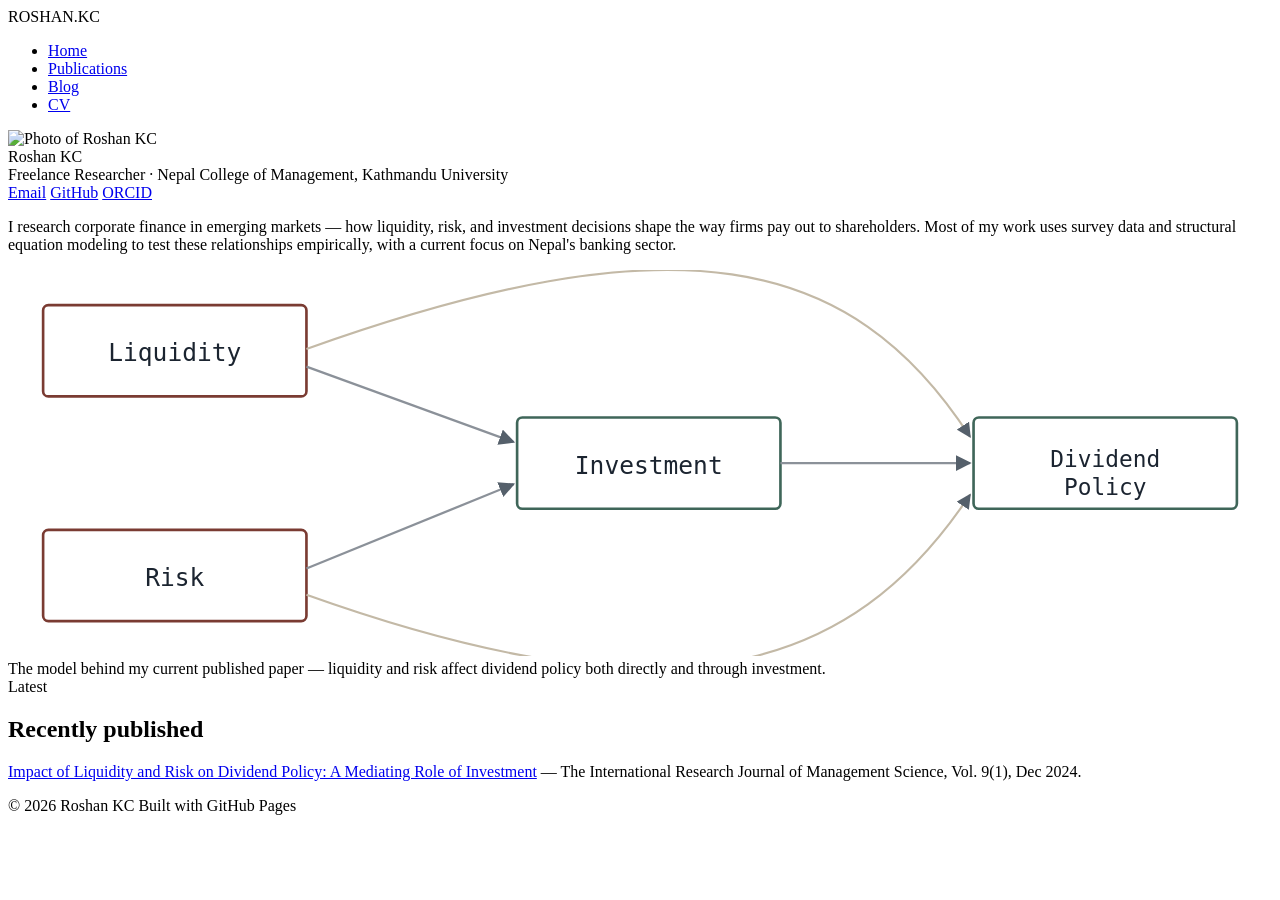
==== index.html @ f6d8ee21 "Add files via upload" ====
<!DOCTYPE html>
<html lang="en">
<head>
<meta charset="UTF-8">
<meta name="viewport" content="width=device-width, initial-scale=1.0">
<title>Roshan KC</title>
<meta name="description" content="Research portfolio of Roshan KC — corporate finance, liquidity, risk, and dividend policy.">
<link rel="stylesheet" href="assets/style.css">
</head>
<body>

<div class="site">
  <nav class="nav">
    <div class="brand">ROSHAN<span class="dot">.</span>KC</div>
    <ul>
      <li><a href="index.html" class="active">Home</a></li>
      <li><a href="publications.html">Publications</a></li>
      <li><a href="blog.html">Blog</a></li>
      <li><a href="cv.html">CV</a></li>
    </ul>
  </nav>

  <div class="profile-strip">
    <img src="assets/photo-placeholder.svg" alt="Photo of Roshan KC">
    <div>
      <div class="name">Roshan KC</div>
      <div class="title">Freelance Researcher · Nepal College of Management, Kathmandu University</div>
      <div class="links">
        <a href="mailto:roshankc2468@gmail.com">Email</a>
        <a href="https://github.com/iamroshankc" target="_blank" rel="noopener">GitHub</a>
        <a href="https://orcid.org/0009-0005-8117-1470" target="_blank" rel="noopener">ORCID</a>
      </div>
    </div>
  </div>

  <section class="hero">
    <p class="lede">
      I research corporate finance in emerging markets — how liquidity, risk,
      and investment decisions shape the way firms pay out to shareholders.
      Most of my work uses survey data and structural equation modeling to
      test these relationships empirically, with a current focus on Nepal's
      banking sector.
    </p>

    <div class="path-diagram" aria-label="Diagram of the research model: liquidity and risk influence investment, which mediates their effect on dividend policy">
      <svg viewBox="0 0 720 220" xmlns="http://www.w3.org/2000/svg">
        <defs>
          <marker id="arrow" viewBox="0 0 10 10" refX="9" refY="5" markerWidth="7" markerHeight="7" orient="auto-start-reverse">
            <path d="M0,0 L10,5 L0,10 z" fill="#55606B"></path>
          </marker>
        </defs>
        <rect x="20" y="20" width="150" height="52" rx="3" fill="none" stroke="#7A3B32" stroke-width="1.5"></rect>
        <text x="95" y="52" text-anchor="middle" font-family="IBM Plex Mono, monospace" font-size="14" fill="#1B2430">Liquidity</text>
        <rect x="20" y="148" width="150" height="52" rx="3" fill="none" stroke="#7A3B32" stroke-width="1.5"></rect>
        <text x="95" y="180" text-anchor="middle" font-family="IBM Plex Mono, monospace" font-size="14" fill="#1B2430">Risk</text>
        <rect x="290" y="84" width="150" height="52" rx="3" fill="none" stroke="#3F6659" stroke-width="1.5"></rect>
        <text x="365" y="116" text-anchor="middle" font-family="IBM Plex Mono, monospace" font-size="14" fill="#1B2430">Investment</text>
        <rect x="550" y="84" width="150" height="52" rx="3" fill="none" stroke="#3F6659" stroke-width="1.5"></rect>
        <text x="625" y="112" text-anchor="middle" font-family="IBM Plex Mono, monospace" font-size="13" fill="#1B2430">Dividend</text>
        <text x="625" y="128" text-anchor="middle" font-family="IBM Plex Mono, monospace" font-size="13" fill="#1B2430">Policy</text>
        <line x1="170" y1="55" x2="288" y2="98" stroke="#8B9199" stroke-width="1.3" marker-end="url(#arrow)"></line>
        <line x1="170" y1="170" x2="288" y2="122" stroke="#8B9199" stroke-width="1.3" marker-end="url(#arrow)"></line>
        <line x1="440" y1="110" x2="548" y2="110" stroke="#8B9199" stroke-width="1.3" marker-end="url(#arrow)"></line>
        <path d="M170,45 C 380,-30 480,-10 548,95" fill="none" stroke="#C3B9A6" stroke-width="1.2" marker-end="url(#arrow)"></path>
        <path d="M170,185 C 380,260 480,230 548,128" fill="none" stroke="#C3B9A6" stroke-width="1.2" marker-end="url(#arrow)"></path>
      </svg>
      <div class="path-caption">The model behind my current published paper — liquidity and risk affect dividend policy both directly and through investment.</div>
    </div>
  </section>

  <section class="block">
    <div class="kicker">Latest</div>
    <h2>Recently published</h2>
    <div class="prose">
      <p>
        <a href="publications.html">Impact of Liquidity and Risk on Dividend Policy: A Mediating Role of Investment</a>
        — The International Research Journal of Management Science, Vol. 9(1), Dec 2024.
      </p>
    </div>
  </section>

  <footer>
    <span>&copy; 2026 Roshan KC</span>
    <span>Built with GitHub Pages</span>
  </footer>
</div>

</body>
</html>
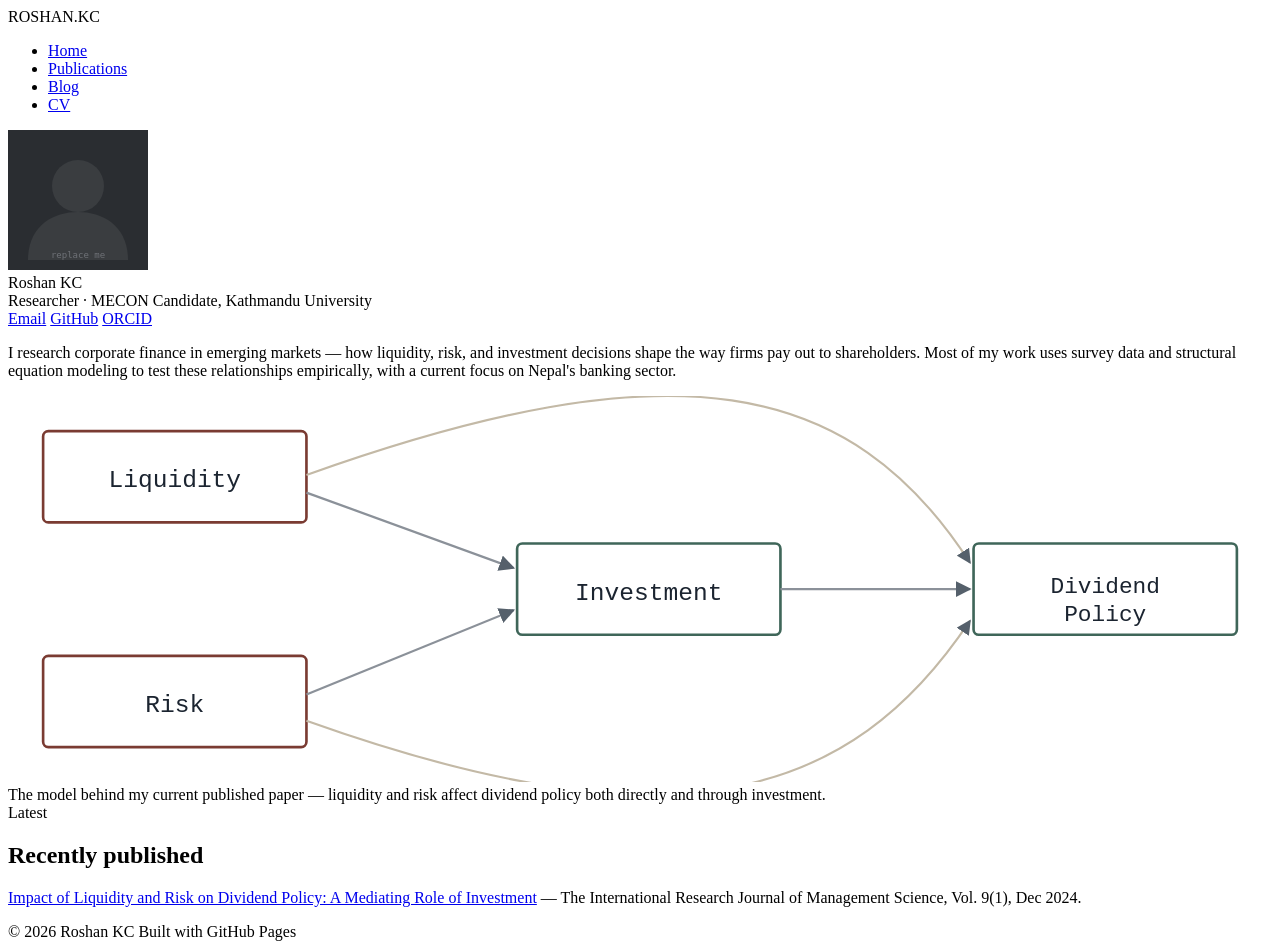
==== commit 346ff67c: "Add files via upload" ====
--- a/index.html
+++ b/index.html
@@ -5,7 +5,7 @@
 <meta name="viewport" content="width=device-width, initial-scale=1.0">
 <title>Roshan KC</title>
 <meta name="description" content="Research portfolio of Roshan KC — corporate finance, liquidity, risk, and dividend policy.">
-<link rel="stylesheet" href="assets/style.css">
+<link rel="stylesheet" href="style.css">
 </head>
 <body>
 
@@ -21,10 +21,10 @@
   </nav>
 
   <div class="profile-strip">
-    <img src="assets/photo-placeholder.svg" alt="Photo of Roshan KC">
+    <img src="photo-placeholder.svg" alt="Photo of Roshan KC">
     <div>
       <div class="name">Roshan KC</div>
-      <div class="title">Freelance Researcher · Nepal College of Management, Kathmandu University</div>
+      <div class="title">Researcher · MECON Candidate, Kathmandu University</div>
       <div class="links">
         <a href="mailto:roshankc2468@gmail.com">Email</a>
         <a href="https://github.com/iamroshankc" target="_blank" rel="noopener">GitHub</a>
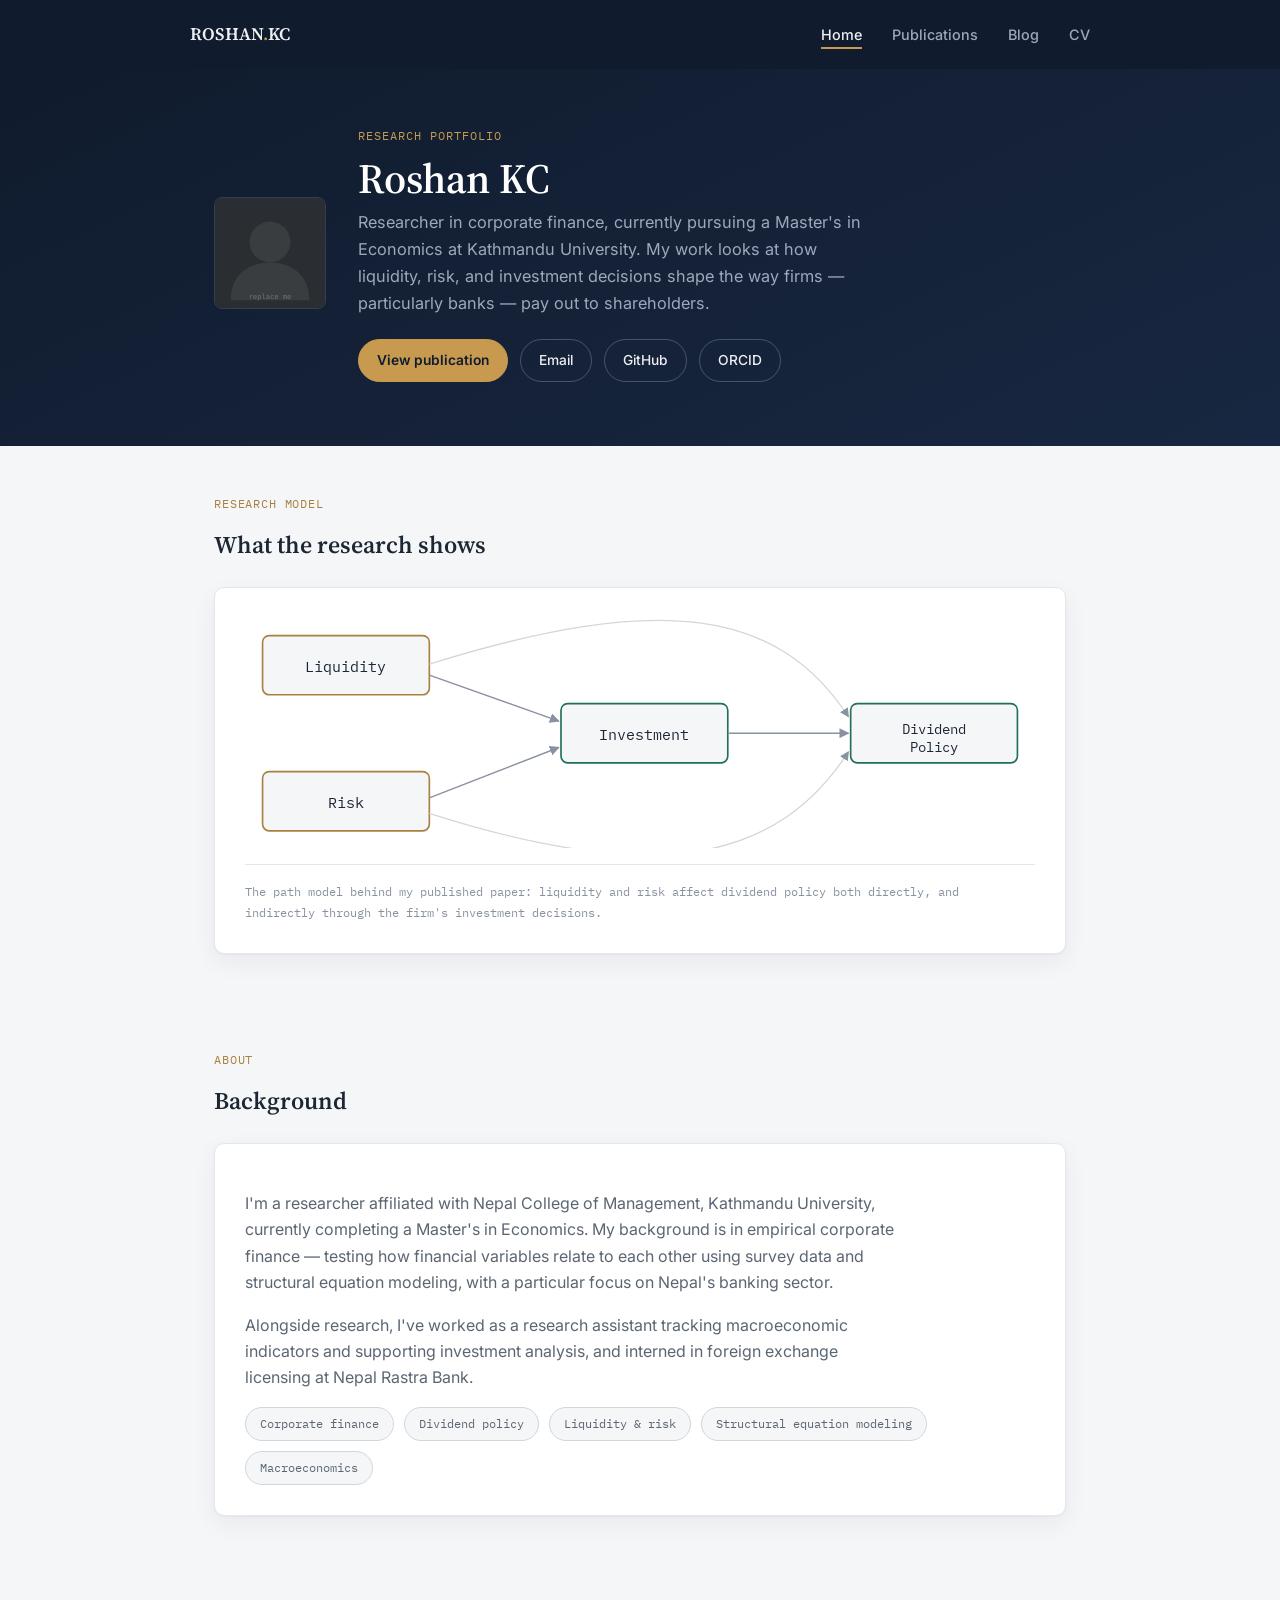
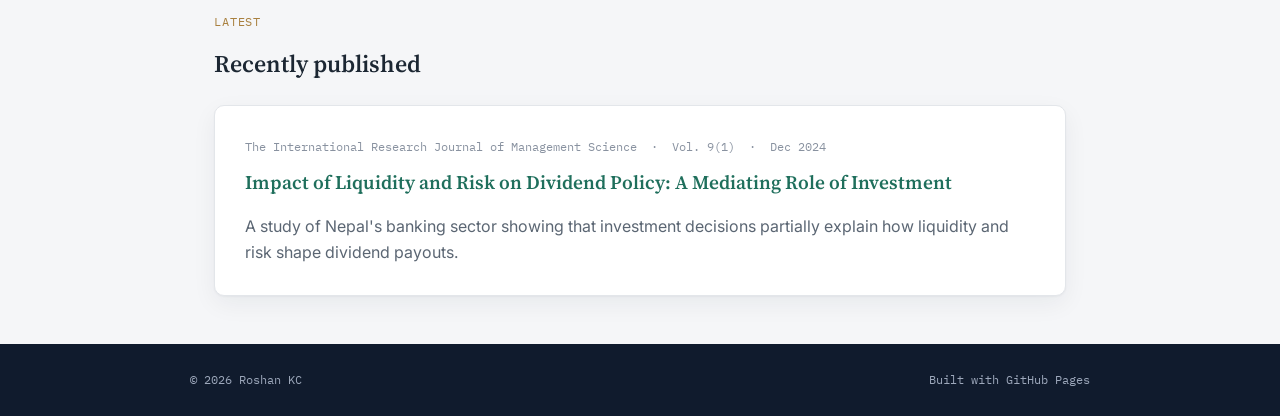
==== commit de996680: "Add files via upload" ====
--- a/index.html
+++ b/index.html
@@ -3,14 +3,14 @@
 <head>
 <meta charset="UTF-8">
 <meta name="viewport" content="width=device-width, initial-scale=1.0">
-<title>Roshan KC</title>
+<title>Roshan KC — Research</title>
 <meta name="description" content="Research portfolio of Roshan KC — corporate finance, liquidity, risk, and dividend policy.">
 <link rel="stylesheet" href="style.css">
 </head>
 <body>
 
-<div class="site">
-  <nav class="nav">
+<div class="topbar-outer">
+  <div class="wrap topbar">
     <div class="brand">ROSHAN<span class="dot">.</span>KC</div>
     <ul>
       <li><a href="index.html" class="active">Home</a></li>
@@ -18,71 +18,119 @@
       <li><a href="blog.html">Blog</a></li>
       <li><a href="cv.html">CV</a></li>
     </ul>
-  </nav>
+  </div>
+</div>
 
-  <div class="profile-strip">
+<div class="hero-band">
+  <div class="wrap hero-inner">
     <img src="photo-placeholder.svg" alt="Photo of Roshan KC">
     <div>
-      <div class="name">Roshan KC</div>
-      <div class="title">Researcher · MECON Candidate, Kathmandu University</div>
-      <div class="links">
-        <a href="mailto:roshankc2468@gmail.com">Email</a>
-        <a href="https://github.com/iamroshankc" target="_blank" rel="noopener">GitHub</a>
-        <a href="https://orcid.org/0009-0005-8117-1470" target="_blank" rel="noopener">ORCID</a>
+      <div class="eyebrow">Research portfolio</div>
+      <h1>Roshan KC</h1>
+      <p class="lede">
+        Researcher in corporate finance, currently pursuing a Master's in
+        Economics at Kathmandu University. My work looks at how liquidity,
+        risk, and investment decisions shape the way firms — particularly
+        banks — pay out to shareholders.
+      </p>
+      <div class="btn-row">
+        <a class="btn btn-solid" href="publications.html">View publication</a>
+        <a class="btn" href="mailto:roshankc2468@gmail.com">Email</a>
+        <a class="btn" href="https://github.com/iamroshankc" target="_blank" rel="noopener">GitHub</a>
+        <a class="btn" href="https://orcid.org/0009-0005-8117-1470" target="_blank" rel="noopener">ORCID</a>
       </div>
     </div>
   </div>
+</div>
 
-  <section class="hero">
-    <p class="lede">
-      I research corporate finance in emerging markets — how liquidity, risk,
-      and investment decisions shape the way firms pay out to shareholders.
-      Most of my work uses survey data and structural equation modeling to
-      test these relationships empirically, with a current focus on Nepal's
-      banking sector.
-    </p>
+<div class="wrap">
 
-    <div class="path-diagram" aria-label="Diagram of the research model: liquidity and risk influence investment, which mediates their effect on dividend policy">
-      <svg viewBox="0 0 720 220" xmlns="http://www.w3.org/2000/svg">
+  <section class="section">
+    <div class="eyebrow">Research model</div>
+    <h2>What the research shows</h2>
+    <div class="card diagram-card">
+      <svg viewBox="0 0 720 210" xmlns="http://www.w3.org/2000/svg">
         <defs>
           <marker id="arrow" viewBox="0 0 10 10" refX="9" refY="5" markerWidth="7" markerHeight="7" orient="auto-start-reverse">
-            <path d="M0,0 L10,5 L0,10 z" fill="#55606B"></path>
+            <path d="M0,0 L10,5 L0,10 z" fill="#8992A0"></path>
           </marker>
         </defs>
-        <rect x="20" y="20" width="150" height="52" rx="3" fill="none" stroke="#7A3B32" stroke-width="1.5"></rect>
-        <text x="95" y="52" text-anchor="middle" font-family="IBM Plex Mono, monospace" font-size="14" fill="#1B2430">Liquidity</text>
-        <rect x="20" y="148" width="150" height="52" rx="3" fill="none" stroke="#7A3B32" stroke-width="1.5"></rect>
-        <text x="95" y="180" text-anchor="middle" font-family="IBM Plex Mono, monospace" font-size="14" fill="#1B2430">Risk</text>
-        <rect x="290" y="84" width="150" height="52" rx="3" fill="none" stroke="#3F6659" stroke-width="1.5"></rect>
-        <text x="365" y="116" text-anchor="middle" font-family="IBM Plex Mono, monospace" font-size="14" fill="#1B2430">Investment</text>
-        <rect x="550" y="84" width="150" height="52" rx="3" fill="none" stroke="#3F6659" stroke-width="1.5"></rect>
-        <text x="625" y="112" text-anchor="middle" font-family="IBM Plex Mono, monospace" font-size="13" fill="#1B2430">Dividend</text>
-        <text x="625" y="128" text-anchor="middle" font-family="IBM Plex Mono, monospace" font-size="13" fill="#1B2430">Policy</text>
-        <line x1="170" y1="55" x2="288" y2="98" stroke="#8B9199" stroke-width="1.3" marker-end="url(#arrow)"></line>
-        <line x1="170" y1="170" x2="288" y2="122" stroke="#8B9199" stroke-width="1.3" marker-end="url(#arrow)"></line>
-        <line x1="440" y1="110" x2="548" y2="110" stroke="#8B9199" stroke-width="1.3" marker-end="url(#arrow)"></line>
-        <path d="M170,45 C 380,-30 480,-10 548,95" fill="none" stroke="#C3B9A6" stroke-width="1.2" marker-end="url(#arrow)"></path>
-        <path d="M170,185 C 380,260 480,230 548,128" fill="none" stroke="#C3B9A6" stroke-width="1.2" marker-end="url(#arrow)"></path>
+        <rect x="16" y="16" width="152" height="54" rx="6" fill="#F5F6F8" stroke="#A9803F" stroke-width="1.5"></rect>
+        <text x="92" y="49" text-anchor="middle" font-family="IBM Plex Mono, monospace" font-size="14" fill="#1C2733">Liquidity</text>
+        <rect x="16" y="140" width="152" height="54" rx="6" fill="#F5F6F8" stroke="#A9803F" stroke-width="1.5"></rect>
+        <text x="92" y="173" text-anchor="middle" font-family="IBM Plex Mono, monospace" font-size="14" fill="#1C2733">Risk</text>
+        <rect x="288" y="78" width="152" height="54" rx="6" fill="#F5F6F8" stroke="#1F6F5C" stroke-width="1.5"></rect>
+        <text x="364" y="111" text-anchor="middle" font-family="IBM Plex Mono, monospace" font-size="14" fill="#1C2733">Investment</text>
+        <rect x="552" y="78" width="152" height="54" rx="6" fill="#F5F6F8" stroke="#1F6F5C" stroke-width="1.5"></rect>
+        <text x="628" y="106" text-anchor="middle" font-family="IBM Plex Mono, monospace" font-size="13" fill="#1C2733">Dividend</text>
+        <text x="628" y="122" text-anchor="middle" font-family="IBM Plex Mono, monospace" font-size="13" fill="#1C2733">Policy</text>
+        <line x1="168" y1="52" x2="286" y2="94" stroke="#8992A0" stroke-width="1.3" marker-end="url(#arrow)"></line>
+        <line x1="168" y1="164" x2="286" y2="118" stroke="#8992A0" stroke-width="1.3" marker-end="url(#arrow)"></line>
+        <line x1="440" y1="105" x2="550" y2="105" stroke="#8992A0" stroke-width="1.3" marker-end="url(#arrow)"></line>
+        <path d="M168,42 C 380,-24 486,-8 550,90" fill="none" stroke="#D2D7DD" stroke-width="1.2" marker-end="url(#arrow)"></path>
+        <path d="M168,178 C 380,246 486,220 550,122" fill="none" stroke="#D2D7DD" stroke-width="1.2" marker-end="url(#arrow)"></path>
       </svg>
-      <div class="path-caption">The model behind my current published paper — liquidity and risk affect dividend policy both directly and through investment.</div>
+      <div class="caption">
+        The path model behind my published paper: liquidity and risk affect
+        dividend policy both directly, and indirectly through the firm's
+        investment decisions.
+      </div>
     </div>
   </section>
 
-  <section class="block">
-    <div class="kicker">Latest</div>
+  <section class="section">
+    <div class="eyebrow">About</div>
+    <h2>Background</h2>
+    <div class="card">
+      <div class="prose">
+        <p>
+          I'm a researcher affiliated with Nepal College of Management,
+          Kathmandu University, currently completing a Master's in Economics.
+          My background is in empirical corporate finance — testing how
+          financial variables relate to each other using survey data and
+          structural equation modeling, with a particular focus on Nepal's
+          banking sector.
+        </p>
+        <p>
+          Alongside research, I've worked as a research assistant tracking
+          macroeconomic indicators and supporting investment analysis, and
+          interned in foreign exchange licensing at Nepal Rastra Bank.
+        </p>
+      </div>
+      <div class="tags">
+        <span class="tag">Corporate finance</span>
+        <span class="tag">Dividend policy</span>
+        <span class="tag">Liquidity &amp; risk</span>
+        <span class="tag">Structural equation modeling</span>
+        <span class="tag">Macroeconomics</span>
+      </div>
+    </div>
+  </section>
+
+  <section class="section">
+    <div class="eyebrow">Latest</div>
     <h2>Recently published</h2>
-    <div class="prose">
-      <p>
+    <div class="card">
+      <div class="journal-meta" style="font-family: var(--mono); font-size: 0.78rem; color: var(--ink-faint); margin-bottom: 10px;">
+        The International Research Journal of Management Science &nbsp;·&nbsp; Vol. 9(1) &nbsp;·&nbsp; Dec 2024
+      </div>
+      <h3 style="font-family: var(--display); font-weight:600; font-size:1.2rem; margin: 0 0 14px; color: var(--ink);">
         <a href="publications.html">Impact of Liquidity and Risk on Dividend Policy: A Mediating Role of Investment</a>
-        — The International Research Journal of Management Science, Vol. 9(1), Dec 2024.
+      </h3>
+      <p style="color: var(--ink-dim); margin:0;">
+        A study of Nepal's banking sector showing that investment decisions
+        partially explain how liquidity and risk shape dividend payouts.
       </p>
     </div>
   </section>
 
-  <footer>
+</div>
+
+<div class="footer-outer">
+  <div class="wrap footer-band">
     <span>&copy; 2026 Roshan KC</span>
     <span>Built with GitHub Pages</span>
-  </footer>
+  </div>
 </div>
 
 </body>
--- a/style.css
+++ b/style.css
@@ -0,0 +1,464 @@
+/* ============================================================
+   Roshan KC — professional research portfolio, v3
+   Palette: deep navy + brass/gold + a paper-white working area.
+   Signature: the paper's own path model, presented as a single
+   clean "signal card" on the home page.
+   ============================================================ */
+
+@import url('https://fonts.googleapis.com/css2?family=Source+Serif+4:opsz,wght@8..60,500;8..60,600;8..60,700&family=Inter:wght@400;500;600;700&family=IBM+Plex+Mono:wght@400;500&display=swap');
+
+:root {
+  --navy: #101B2D;
+  --navy-2: #182741;
+  --paper: #F5F6F8;
+  --card: #FFFFFF;
+  --ink: #1C2733;
+  --ink-dim: #5B6673;
+  --ink-faint: #8992A0;
+  --gold: #A9803F;
+  --gold-bright: #C79A50;
+  --teal: #1F6F5C;
+  --border: #E3E6EA;
+  --border-strong: #D2D7DD;
+  --on-navy: #EDEFF3;
+  --on-navy-dim: #9DA8BB;
+
+  --display: 'Source Serif 4', Georgia, serif;
+  --body: 'Inter', system-ui, sans-serif;
+  --mono: 'IBM Plex Mono', monospace;
+
+  --shadow-card: 0 1px 2px rgba(16,27,45,0.04), 0 8px 24px rgba(16,27,45,0.06);
+}
+
+* { box-sizing: border-box; }
+html { scroll-behavior: smooth; }
+
+body {
+  margin: 0;
+  background: var(--paper);
+  color: var(--ink);
+  font-family: var(--body);
+  line-height: 1.65;
+  -webkit-font-smoothing: antialiased;
+}
+
+a { color: var(--teal); text-decoration: none; }
+a:hover { color: var(--gold); }
+a:focus-visible, button:focus-visible {
+  outline: 2px solid var(--gold);
+  outline-offset: 3px;
+}
+
+.wrap {
+  max-width: 900px;
+  margin: 0 auto;
+  padding: 0 24px;
+}
+
+/* ---------- Top bar ---------- */
+
+.topbar-outer {
+  background: var(--navy);
+}
+
+.topbar {
+  display: flex;
+  align-items: center;
+  justify-content: space-between;
+  padding: 20px 0;
+}
+
+.topbar .brand {
+  font-family: var(--display);
+  font-weight: 600;
+  font-size: 1.1rem;
+  color: var(--on-navy);
+  letter-spacing: 0.01em;
+}
+
+.topbar .brand .dot { color: var(--gold-bright); }
+
+.topbar ul {
+  list-style: none;
+  display: flex;
+  gap: 30px;
+  margin: 0;
+  padding: 0;
+  font-family: var(--body);
+  font-weight: 500;
+  font-size: 0.9rem;
+}
+
+.topbar a { color: var(--on-navy-dim); }
+.topbar a:hover, .topbar a.active { color: var(--on-navy); }
+.topbar a.active { border-bottom: 2px solid var(--gold-bright); padding-bottom: 4px; }
+
+/* ---------- Hero band (home page) ---------- */
+
+.hero-band {
+  background: linear-gradient(155deg, var(--navy) 0%, var(--navy-2) 100%);
+  padding: 56px 0 64px;
+}
+
+.hero-inner {
+  display: flex;
+  gap: 32px;
+  align-items: center;
+  flex-wrap: wrap;
+}
+
+.hero-inner img {
+  width: 112px;
+  height: 112px;
+  border-radius: 8px;
+  border: 1px solid rgba(255,255,255,0.14);
+  object-fit: cover;
+  flex-shrink: 0;
+}
+
+.hero-band .eyebrow {
+  font-family: var(--mono);
+  font-size: 0.78rem;
+  color: var(--gold-bright);
+  text-transform: uppercase;
+  letter-spacing: 0.08em;
+  margin-bottom: 10px;
+}
+
+.hero-band h1 {
+  font-family: var(--display);
+  font-weight: 600;
+  font-size: clamp(2rem, 4.5vw, 2.6rem);
+  color: #fff;
+  margin: 0 0 8px;
+  line-height: 1.1;
+}
+
+.hero-band p.lede {
+  color: var(--on-navy-dim);
+  max-width: 52ch;
+  font-size: 1.02rem;
+  margin: 0 0 22px;
+}
+
+.btn-row {
+  display: flex;
+  gap: 12px;
+  flex-wrap: wrap;
+}
+
+.btn {
+  display: inline-flex;
+  align-items: center;
+  gap: 6px;
+  font-family: var(--body);
+  font-weight: 500;
+  font-size: 0.86rem;
+  padding: 9px 18px;
+  border-radius: 999px;
+  border: 1px solid rgba(255,255,255,0.22);
+  color: var(--on-navy);
+  transition: background 0.15s ease, border-color 0.15s ease;
+}
+
+.btn:hover {
+  background: rgba(255,255,255,0.08);
+  border-color: rgba(255,255,255,0.4);
+  color: #fff;
+}
+
+.btn.btn-solid {
+  background: var(--gold-bright);
+  border-color: var(--gold-bright);
+  color: var(--navy);
+  font-weight: 600;
+}
+
+.btn.btn-solid:hover {
+  background: #D6AC63;
+  color: var(--navy);
+}
+
+/* ---------- Page band (non-home pages) ---------- */
+
+.page-band {
+  background: linear-gradient(155deg, var(--navy) 0%, var(--navy-2) 100%);
+  padding: 40px 0 44px;
+}
+
+.page-band .eyebrow {
+  font-family: var(--mono);
+  font-size: 0.75rem;
+  color: var(--gold-bright);
+  text-transform: uppercase;
+  letter-spacing: 0.08em;
+  margin-bottom: 10px;
+}
+
+.page-band h1 {
+  font-family: var(--display);
+  font-weight: 600;
+  font-size: clamp(1.7rem, 4vw, 2.2rem);
+  color: #fff;
+  margin: 0 0 6px;
+}
+
+.page-band .sub {
+  color: var(--on-navy-dim);
+  font-size: 0.95rem;
+  max-width: 56ch;
+}
+
+/* ---------- Content sections ---------- */
+
+.section {
+  padding: 48px 0;
+}
+
+.section .eyebrow {
+  font-family: var(--mono);
+  font-size: 0.75rem;
+  color: var(--gold);
+  text-transform: uppercase;
+  letter-spacing: 0.07em;
+  margin-bottom: 12px;
+}
+
+.section h2 {
+  font-family: var(--display);
+  font-weight: 600;
+  font-size: 1.5rem;
+  margin: 0 0 22px;
+  color: var(--ink);
+}
+
+/* ---------- Cards ---------- */
+
+.card {
+  background: var(--card);
+  border: 1px solid var(--border);
+  border-radius: 10px;
+  box-shadow: var(--shadow-card);
+  padding: 30px;
+}
+
+.card + .card { margin-top: 24px; }
+
+.prose p {
+  color: var(--ink-dim);
+  max-width: 66ch;
+}
+
+.tags {
+  display: flex;
+  flex-wrap: wrap;
+  gap: 10px;
+  margin-top: 6px;
+}
+
+.tag {
+  font-family: var(--mono);
+  font-size: 0.76rem;
+  color: var(--ink-dim);
+  border: 1px solid var(--border-strong);
+  border-radius: 999px;
+  padding: 6px 14px;
+  background: var(--paper);
+}
+
+/* ---------- Path diagram card ---------- */
+
+.diagram-card svg { width: 100%; height: auto; display: block; }
+
+.diagram-card .caption {
+  font-family: var(--mono);
+  font-size: 0.78rem;
+  color: var(--ink-faint);
+  margin-top: 16px;
+  padding-top: 16px;
+  border-top: 1px solid var(--border);
+}
+
+/* ---------- Publication card ---------- */
+
+.pub-card .journal-meta {
+  font-family: var(--mono);
+  font-size: 0.76rem;
+  color: var(--ink-faint);
+  margin-bottom: 14px;
+}
+
+.pub-card h3 {
+  font-family: var(--display);
+  font-weight: 600;
+  font-size: 1.35rem;
+  margin: 0 0 10px;
+  line-height: 1.28;
+  color: var(--ink);
+}
+
+.pub-card .authors {
+  font-size: 0.94rem;
+  color: var(--ink-dim);
+  margin-bottom: 20px;
+}
+
+.pub-card .authors .me {
+  color: var(--ink);
+  font-weight: 600;
+}
+
+.pub-card p { color: var(--ink-dim); margin: 0 0 14px; }
+
+.pub-card .stats {
+  display: flex;
+  gap: 32px;
+  flex-wrap: wrap;
+  margin: 20px 0;
+  padding: 18px 0;
+  border-top: 1px solid var(--border);
+  border-bottom: 1px solid var(--border);
+}
+
+.pub-card .stat .num {
+  font-family: var(--display);
+  font-weight: 600;
+  font-size: 1.3rem;
+  color: var(--gold);
+  display: block;
+}
+
+.pub-card .stat .label {
+  font-family: var(--mono);
+  font-size: 0.7rem;
+  color: var(--ink-faint);
+  text-transform: uppercase;
+  letter-spacing: 0.04em;
+}
+
+.pub-card .cta { margin-top: 4px; }
+
+/* ---------- Blog entries ---------- */
+
+.entries { display: flex; flex-direction: column; }
+
+.entry {
+  display: grid;
+  grid-template-columns: 92px 1fr auto;
+  gap: 18px;
+  align-items: baseline;
+  padding: 20px 0;
+  border-bottom: 1px solid var(--border);
+}
+
+.entry:first-child { border-top: 1px solid var(--border); }
+
+.entry .date {
+  font-family: var(--mono);
+  font-size: 0.78rem;
+  color: var(--ink-faint);
+}
+
+.entry .title {
+  font-family: var(--display);
+  font-weight: 600;
+  font-size: 1.1rem;
+  color: var(--ink);
+}
+
+.entry .title:hover { color: var(--gold); }
+
+.entry .tag-mini {
+  font-family: var(--mono);
+  font-size: 0.72rem;
+  color: var(--teal);
+  text-align: right;
+  white-space: nowrap;
+}
+
+.entry .excerpt {
+  grid-column: 2 / 3;
+  color: var(--ink-dim);
+  font-size: 0.9rem;
+  margin-top: 4px;
+}
+
+/* ---------- CV ---------- */
+
+.cv-block { margin-bottom: 8px; }
+.cv-block:last-child { margin-bottom: 0; }
+
+.cv-block h3 {
+  font-family: var(--display);
+  font-weight: 600;
+  font-size: 1.1rem;
+  margin: 0 0 4px;
+  color: var(--ink);
+}
+
+.cv-item {
+  display: grid;
+  grid-template-columns: 130px 1fr;
+  gap: 18px;
+  padding: 16px 0;
+  border-bottom: 1px solid var(--border);
+}
+
+.cv-item:last-child { border-bottom: none; }
+
+.cv-item .when {
+  font-family: var(--mono);
+  font-size: 0.78rem;
+  color: var(--ink-faint);
+  padding-top: 2px;
+}
+
+.cv-item .what strong {
+  display: block;
+  color: var(--ink);
+  font-size: 0.98rem;
+  margin-bottom: 4px;
+}
+
+.cv-item .what span {
+  color: var(--ink-dim);
+  font-size: 0.92rem;
+}
+
+.cv-divider {
+  height: 1px;
+  background: var(--border);
+  margin: 30px 0;
+}
+
+/* ---------- Footer ---------- */
+
+.footer-outer { background: var(--navy); }
+
+.footer-band {
+  padding: 26px 0;
+  font-family: var(--mono);
+  font-size: 0.76rem;
+  color: var(--on-navy-dim);
+  display: flex;
+  justify-content: space-between;
+  flex-wrap: wrap;
+  gap: 12px;
+}
+
+.footer-band a { color: var(--on-navy-dim); }
+.footer-band a:hover { color: var(--gold-bright); }
+
+/* ---------- Responsive ---------- */
+
+@media (max-width: 640px) {
+  .topbar { flex-direction: column; align-items: flex-start; gap: 14px; }
+  .topbar ul { gap: 18px; flex-wrap: wrap; }
+  .hero-inner { flex-direction: column; align-items: flex-start; }
+  .card { padding: 22px; }
+  .entry { grid-template-columns: 1fr; gap: 4px; }
+  .entry .tag-mini { text-align: left; }
+  .entry .excerpt { grid-column: 1; }
+  .cv-item { grid-template-columns: 1fr; gap: 4px; }
+  .pub-card .stats { gap: 22px; }
+}
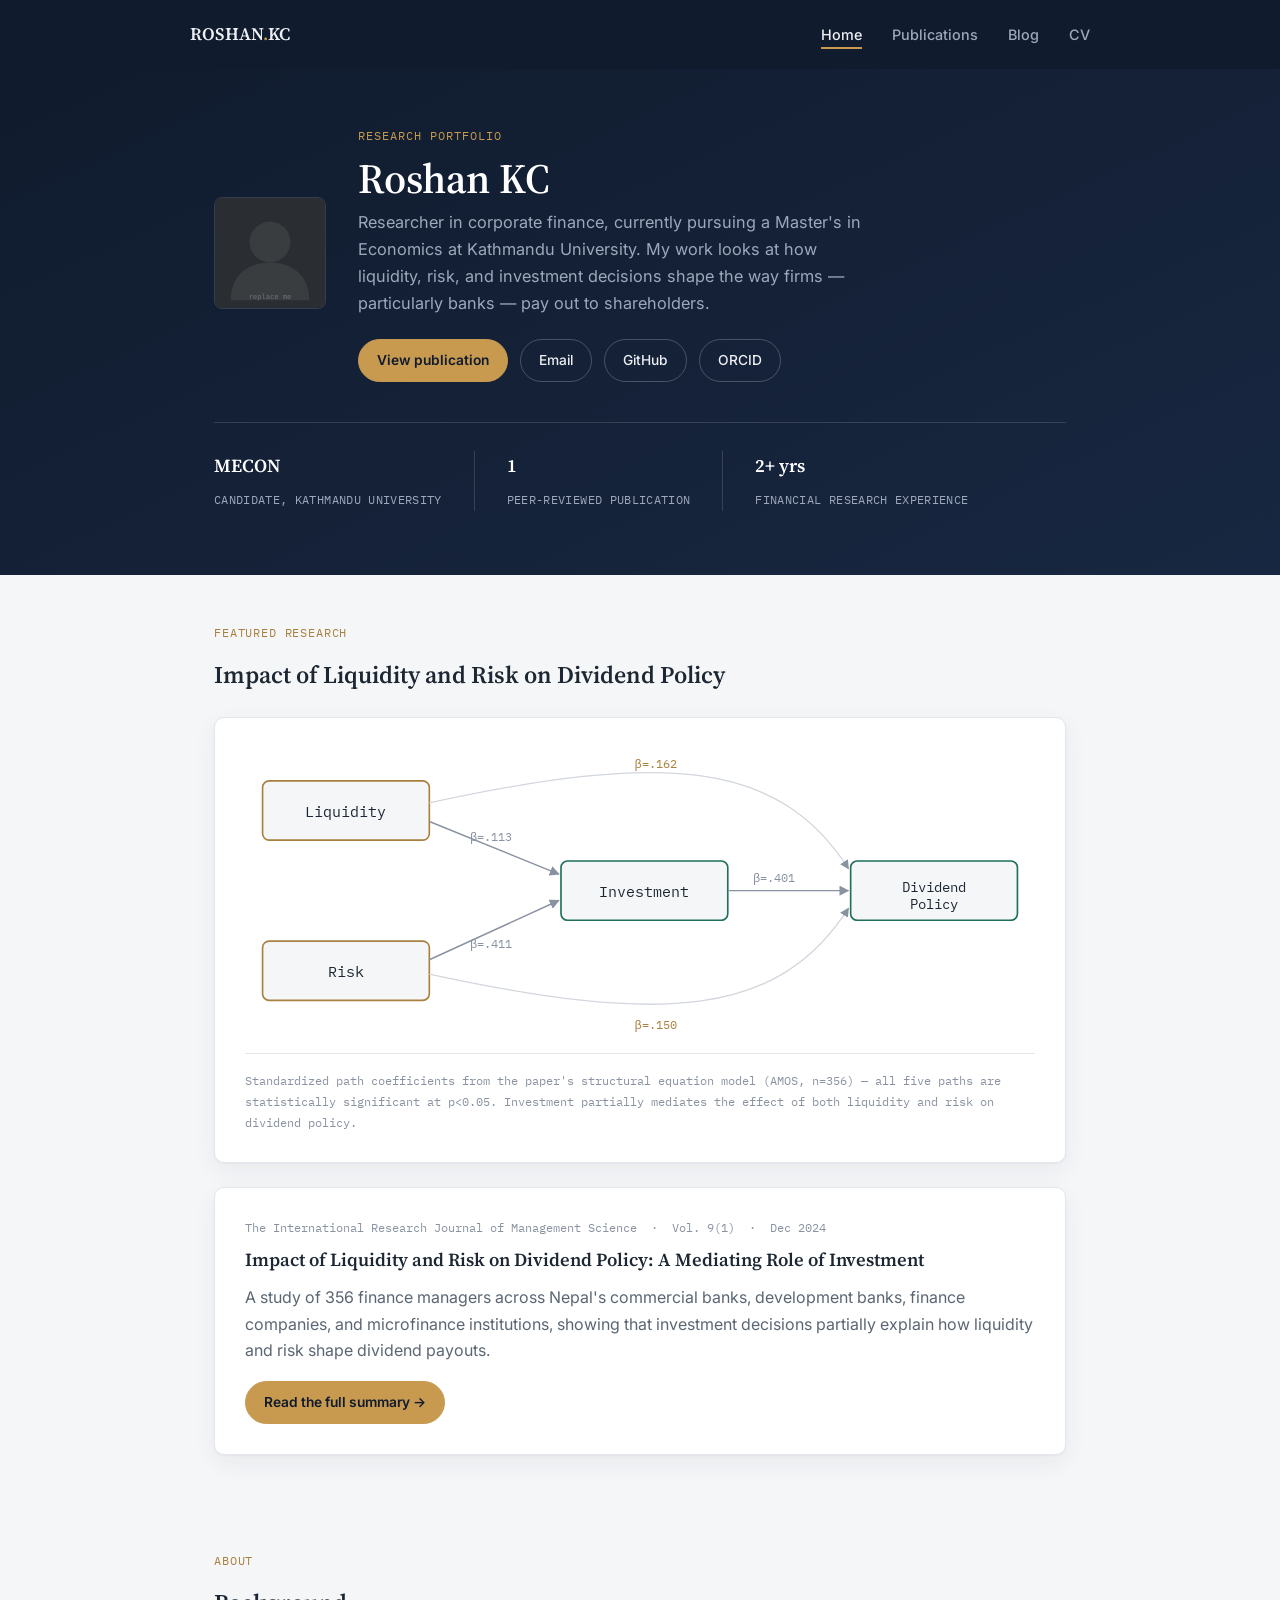
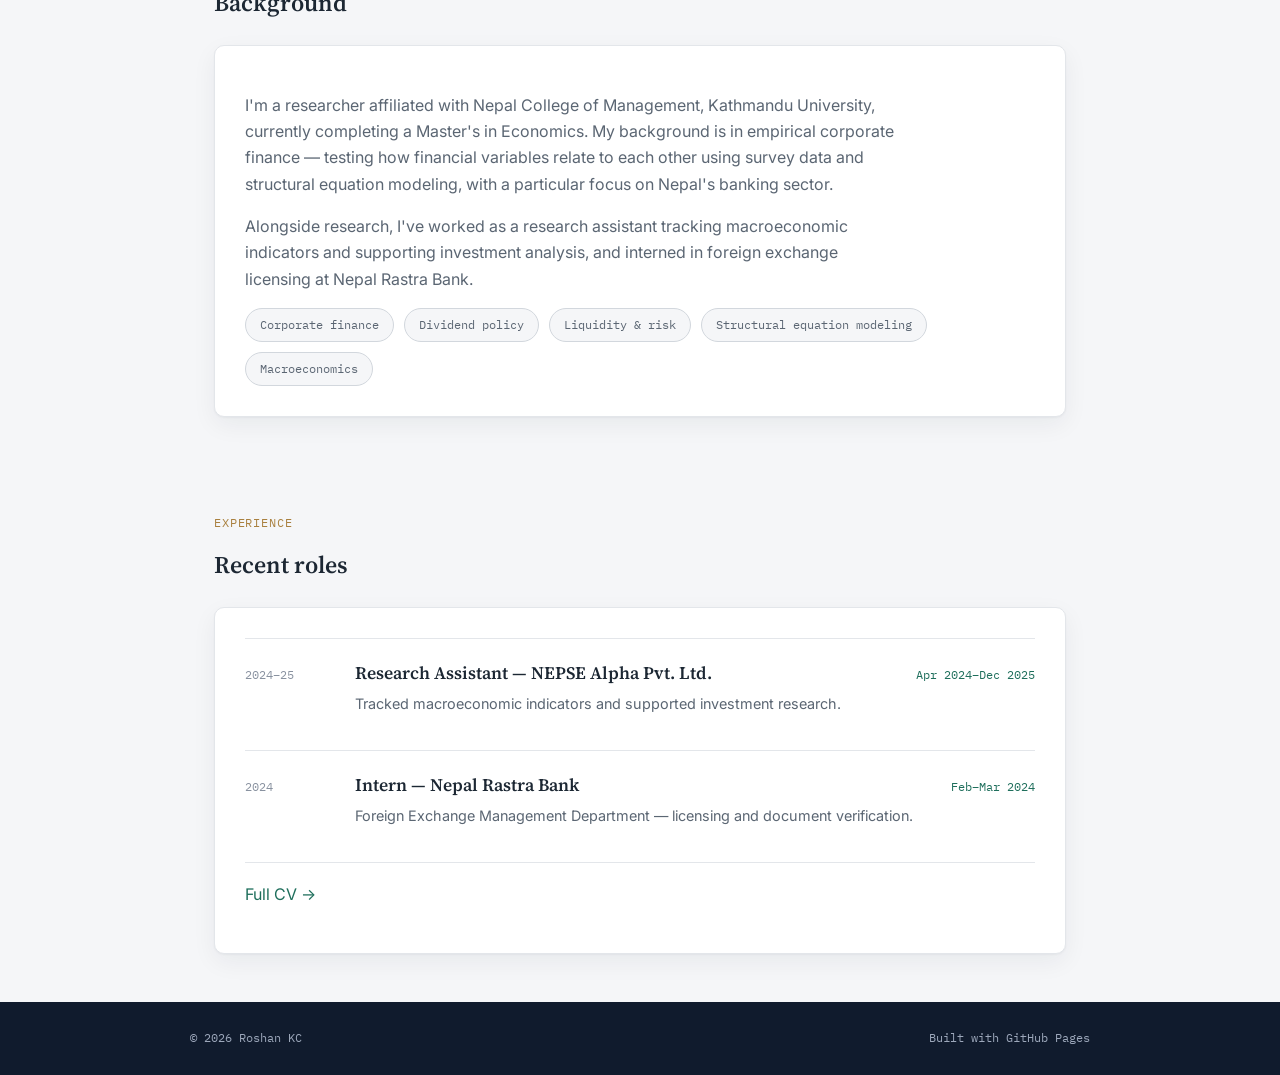
==== commit d9424b09: "Add files via upload" ====
--- a/index.html
+++ b/index.html
@@ -22,22 +22,39 @@
 </div>
 
 <div class="hero-band">
-  <div class="wrap hero-inner">
-    <img src="photo-placeholder.svg" alt="Photo of Roshan KC">
-    <div>
-      <div class="eyebrow">Research portfolio</div>
-      <h1>Roshan KC</h1>
-      <p class="lede">
-        Researcher in corporate finance, currently pursuing a Master's in
-        Economics at Kathmandu University. My work looks at how liquidity,
-        risk, and investment decisions shape the way firms — particularly
-        banks — pay out to shareholders.
-      </p>
-      <div class="btn-row">
-        <a class="btn btn-solid" href="publications.html">View publication</a>
-        <a class="btn" href="mailto:roshankc2468@gmail.com">Email</a>
-        <a class="btn" href="https://github.com/iamroshankc" target="_blank" rel="noopener">GitHub</a>
-        <a class="btn" href="https://orcid.org/0009-0005-8117-1470" target="_blank" rel="noopener">ORCID</a>
+  <div class="wrap">
+    <div class="hero-inner">
+      <img src="photo-placeholder.svg" alt="Photo of Roshan KC">
+      <div>
+        <div class="eyebrow">Research portfolio</div>
+        <h1>Roshan KC</h1>
+        <p class="lede">
+          Researcher in corporate finance, currently pursuing a Master's in
+          Economics at Kathmandu University. My work looks at how liquidity,
+          risk, and investment decisions shape the way firms — particularly
+          banks — pay out to shareholders.
+        </p>
+        <div class="btn-row">
+          <a class="btn btn-solid" href="publications.html">View publication</a>
+          <a class="btn" href="mailto:roshankc2468@gmail.com">Email</a>
+          <a class="btn" href="https://github.com/iamroshankc" target="_blank" rel="noopener">GitHub</a>
+          <a class="btn" href="https://orcid.org/0009-0005-8117-1470" target="_blank" rel="noopener">ORCID</a>
+        </div>
+      </div>
+    </div>
+
+    <div class="stat-strip">
+      <div class="stat-chip">
+        <span class="num">MECON</span>
+        <span class="label">Candidate, Kathmandu University</span>
+      </div>
+      <div class="stat-chip">
+        <span class="num">1</span>
+        <span class="label">Peer-reviewed publication</span>
+      </div>
+      <div class="stat-chip">
+        <span class="num">2+ yrs</span>
+        <span class="label">Financial research experience</span>
       </div>
     </div>
   </div>
@@ -46,35 +63,70 @@
 <div class="wrap">
 
   <section class="section">
-    <div class="eyebrow">Research model</div>
-    <h2>What the research shows</h2>
-    <div class="card diagram-card">
-      <svg viewBox="0 0 720 210" xmlns="http://www.w3.org/2000/svg">
-        <defs>
-          <marker id="arrow" viewBox="0 0 10 10" refX="9" refY="5" markerWidth="7" markerHeight="7" orient="auto-start-reverse">
-            <path d="M0,0 L10,5 L0,10 z" fill="#8992A0"></path>
-          </marker>
-        </defs>
-        <rect x="16" y="16" width="152" height="54" rx="6" fill="#F5F6F8" stroke="#A9803F" stroke-width="1.5"></rect>
-        <text x="92" y="49" text-anchor="middle" font-family="IBM Plex Mono, monospace" font-size="14" fill="#1C2733">Liquidity</text>
-        <rect x="16" y="140" width="152" height="54" rx="6" fill="#F5F6F8" stroke="#A9803F" stroke-width="1.5"></rect>
-        <text x="92" y="173" text-anchor="middle" font-family="IBM Plex Mono, monospace" font-size="14" fill="#1C2733">Risk</text>
-        <rect x="288" y="78" width="152" height="54" rx="6" fill="#F5F6F8" stroke="#1F6F5C" stroke-width="1.5"></rect>
-        <text x="364" y="111" text-anchor="middle" font-family="IBM Plex Mono, monospace" font-size="14" fill="#1C2733">Investment</text>
-        <rect x="552" y="78" width="152" height="54" rx="6" fill="#F5F6F8" stroke="#1F6F5C" stroke-width="1.5"></rect>
-        <text x="628" y="106" text-anchor="middle" font-family="IBM Plex Mono, monospace" font-size="13" fill="#1C2733">Dividend</text>
-        <text x="628" y="122" text-anchor="middle" font-family="IBM Plex Mono, monospace" font-size="13" fill="#1C2733">Policy</text>
-        <line x1="168" y1="52" x2="286" y2="94" stroke="#8992A0" stroke-width="1.3" marker-end="url(#arrow)"></line>
-        <line x1="168" y1="164" x2="286" y2="118" stroke="#8992A0" stroke-width="1.3" marker-end="url(#arrow)"></line>
-        <line x1="440" y1="105" x2="550" y2="105" stroke="#8992A0" stroke-width="1.3" marker-end="url(#arrow)"></line>
-        <path d="M168,42 C 380,-24 486,-8 550,90" fill="none" stroke="#D2D7DD" stroke-width="1.2" marker-end="url(#arrow)"></path>
-        <path d="M168,178 C 380,246 486,220 550,122" fill="none" stroke="#D2D7DD" stroke-width="1.2" marker-end="url(#arrow)"></path>
-      </svg>
-      <div class="caption">
-        The path model behind my published paper: liquidity and risk affect
-        dividend policy both directly, and indirectly through the firm's
-        investment decisions.
+    <div class="eyebrow">Featured research</div>
+    <h2>Impact of Liquidity and Risk on Dividend Policy</h2>
+
+    <div class="card">
+      <div class="diagram-card">
+        <svg viewBox="0 0 720 264" xmlns="http://www.w3.org/2000/svg">
+          <defs>
+            <marker id="arrow" viewBox="0 0 10 10" refX="9" refY="5" markerWidth="7" markerHeight="7" orient="auto-start-reverse">
+              <path d="M0,0 L10,5 L0,10 z" fill="#8992A0"></path>
+            </marker>
+          </defs>
+
+          <rect x="16" y="30" width="152" height="54" rx="6" fill="#F5F6F8" stroke="#A9803F" stroke-width="1.5"></rect>
+          <text x="92" y="63" text-anchor="middle" font-family="IBM Plex Mono, monospace" font-size="14" fill="#1C2733">Liquidity</text>
+
+          <rect x="16" y="176" width="152" height="54" rx="6" fill="#F5F6F8" stroke="#A9803F" stroke-width="1.5"></rect>
+          <text x="92" y="209" text-anchor="middle" font-family="IBM Plex Mono, monospace" font-size="14" fill="#1C2733">Risk</text>
+
+          <rect x="288" y="103" width="152" height="54" rx="6" fill="#F5F6F8" stroke="#1F6F5C" stroke-width="1.5"></rect>
+          <text x="364" y="136" text-anchor="middle" font-family="IBM Plex Mono, monospace" font-size="14" fill="#1C2733">Investment</text>
+
+          <rect x="552" y="103" width="152" height="54" rx="6" fill="#F5F6F8" stroke="#1F6F5C" stroke-width="1.5"></rect>
+          <text x="628" y="131" text-anchor="middle" font-family="IBM Plex Mono, monospace" font-size="13" fill="#1C2733">Dividend</text>
+          <text x="628" y="147" text-anchor="middle" font-family="IBM Plex Mono, monospace" font-size="13" fill="#1C2733">Policy</text>
+
+          <!-- Liquidity -> Investment -->
+          <line x1="168" y1="67" x2="286" y2="115" stroke="#8992A0" stroke-width="1.3" marker-end="url(#arrow)"></line>
+          <text x="205" y="85" font-family="IBM Plex Mono, monospace" font-size="11" fill="#8992A0">β=.113</text>
+
+          <!-- Risk -> Investment -->
+          <line x1="168" y1="193" x2="286" y2="139" stroke="#8992A0" stroke-width="1.3" marker-end="url(#arrow)"></line>
+          <text x="205" y="182" font-family="IBM Plex Mono, monospace" font-size="11" fill="#8992A0">β=.411</text>
+
+          <!-- Investment -> Dividend -->
+          <line x1="440" y1="130" x2="550" y2="130" stroke="#8992A0" stroke-width="1.3" marker-end="url(#arrow)"></line>
+          <text x="463" y="122" font-family="IBM Plex Mono, monospace" font-size="11" fill="#8992A0">β=.401</text>
+
+          <!-- Liquidity -> Dividend (direct) -->
+          <path d="M168,50 C 380,4 486,10 550,110" fill="none" stroke="#D2D7DD" stroke-width="1.2" marker-end="url(#arrow)"></path>
+          <text x="355" y="18" font-family="IBM Plex Mono, monospace" font-size="11" fill="#A9803F">β=.162</text>
+
+          <!-- Risk -> Dividend (direct) -->
+          <path d="M168,206 C 380,252 486,246 550,146" fill="none" stroke="#D2D7DD" stroke-width="1.2" marker-end="url(#arrow)"></path>
+          <text x="355" y="256" font-family="IBM Plex Mono, monospace" font-size="11" fill="#A9803F">β=.150</text>
+        </svg>
+        <div class="caption">
+          Standardized path coefficients from the paper's structural equation
+          model (AMOS, n=356) — all five paths are statistically significant
+          at p&lt;0.05. Investment partially mediates the effect of both
+          liquidity and risk on dividend policy.
+        </div>
       </div>
+    </div>
+
+    <div class="card pub-teaser">
+      <div class="journal-meta">The International Research Journal of Management Science &nbsp;·&nbsp; Vol. 9(1) &nbsp;·&nbsp; Dec 2024</div>
+      <h3><a href="publications.html">Impact of Liquidity and Risk on Dividend Policy: A Mediating Role of Investment</a></h3>
+      <p>
+        A study of 356 finance managers across Nepal's commercial banks,
+        development banks, finance companies, and microfinance institutions,
+        showing that investment decisions partially explain how liquidity and
+        risk shape dividend payouts.
+      </p>
+      <a class="btn btn-solid" href="publications.html">Read the full summary &rarr;</a>
     </div>
   </section>
 
@@ -108,19 +160,28 @@
   </section>
 
   <section class="section">
-    <div class="eyebrow">Latest</div>
-    <h2>Recently published</h2>
+    <div class="eyebrow">Experience</div>
+    <h2>Recent roles</h2>
     <div class="card">
-      <div class="journal-meta" style="font-family: var(--mono); font-size: 0.78rem; color: var(--ink-faint); margin-bottom: 10px;">
-        The International Research Journal of Management Science &nbsp;·&nbsp; Vol. 9(1) &nbsp;·&nbsp; Dec 2024
+      <div class="entries">
+        <div class="entry">
+          <span class="date">2024–25</span>
+          <div>
+            <span class="title" style="cursor:default;">Research Assistant — NEPSE Alpha Pvt. Ltd.</span>
+            <p class="excerpt">Tracked macroeconomic indicators and supported investment research.</p>
+          </div>
+          <span class="tag-mini">Apr 2024–Dec 2025</span>
+        </div>
+        <div class="entry">
+          <span class="date">2024</span>
+          <div>
+            <span class="title" style="cursor:default;">Intern — Nepal Rastra Bank</span>
+            <p class="excerpt">Foreign Exchange Management Department — licensing and document verification.</p>
+          </div>
+          <span class="tag-mini">Feb–Mar 2024</span>
+        </div>
       </div>
-      <h3 style="font-family: var(--display); font-weight:600; font-size:1.2rem; margin: 0 0 14px; color: var(--ink);">
-        <a href="publications.html">Impact of Liquidity and Risk on Dividend Policy: A Mediating Role of Investment</a>
-      </h3>
-      <p style="color: var(--ink-dim); margin:0;">
-        A study of Nepal's banking sector showing that investment decisions
-        partially explain how liquidity and risk shape dividend payouts.
-      </p>
+      <p style="margin-top:18px;"><a href="cv.html#experience">Full CV &rarr;</a></p>
     </div>
   </section>
 
--- a/style.css
+++ b/style.css
@@ -179,6 +179,67 @@
   color: var(--navy);
 }
 
+/* ---------- Stat strip (home hero) ---------- */
+
+.stat-strip {
+  display: flex;
+  gap: 0;
+  margin-top: 40px;
+  padding-top: 28px;
+  border-top: 1px solid rgba(255,255,255,0.14);
+  flex-wrap: wrap;
+}
+
+.stat-chip {
+  padding: 0 32px 0 0;
+  margin-right: 32px;
+  border-right: 1px solid rgba(255,255,255,0.14);
+}
+
+.stat-chip:last-child { border-right: none; }
+
+.stat-chip .num {
+  display: block;
+  font-family: var(--display);
+  font-weight: 600;
+  font-size: 1.15rem;
+  color: #fff;
+  margin-bottom: 4px;
+}
+
+.stat-chip .label {
+  font-family: var(--mono);
+  font-size: 0.72rem;
+  color: var(--on-navy-dim);
+  text-transform: uppercase;
+  letter-spacing: 0.03em;
+}
+
+/* ---------- Publication teaser (home featured-research section) ---------- */
+
+.pub-teaser .journal-meta {
+  font-family: var(--mono);
+  font-size: 0.76rem;
+  color: var(--ink-faint);
+  margin-bottom: 10px;
+}
+
+.pub-teaser h3 {
+  font-family: var(--display);
+  font-weight: 600;
+  font-size: 1.15rem;
+  margin: 0 0 12px;
+  line-height: 1.3;
+}
+
+.pub-teaser h3 a { color: var(--ink); }
+.pub-teaser h3 a:hover { color: var(--gold); }
+
+.pub-teaser p {
+  color: var(--ink-dim);
+  margin: 0 0 18px;
+}
+
 /* ---------- Page band (non-home pages) ---------- */
 
 .page-band {
